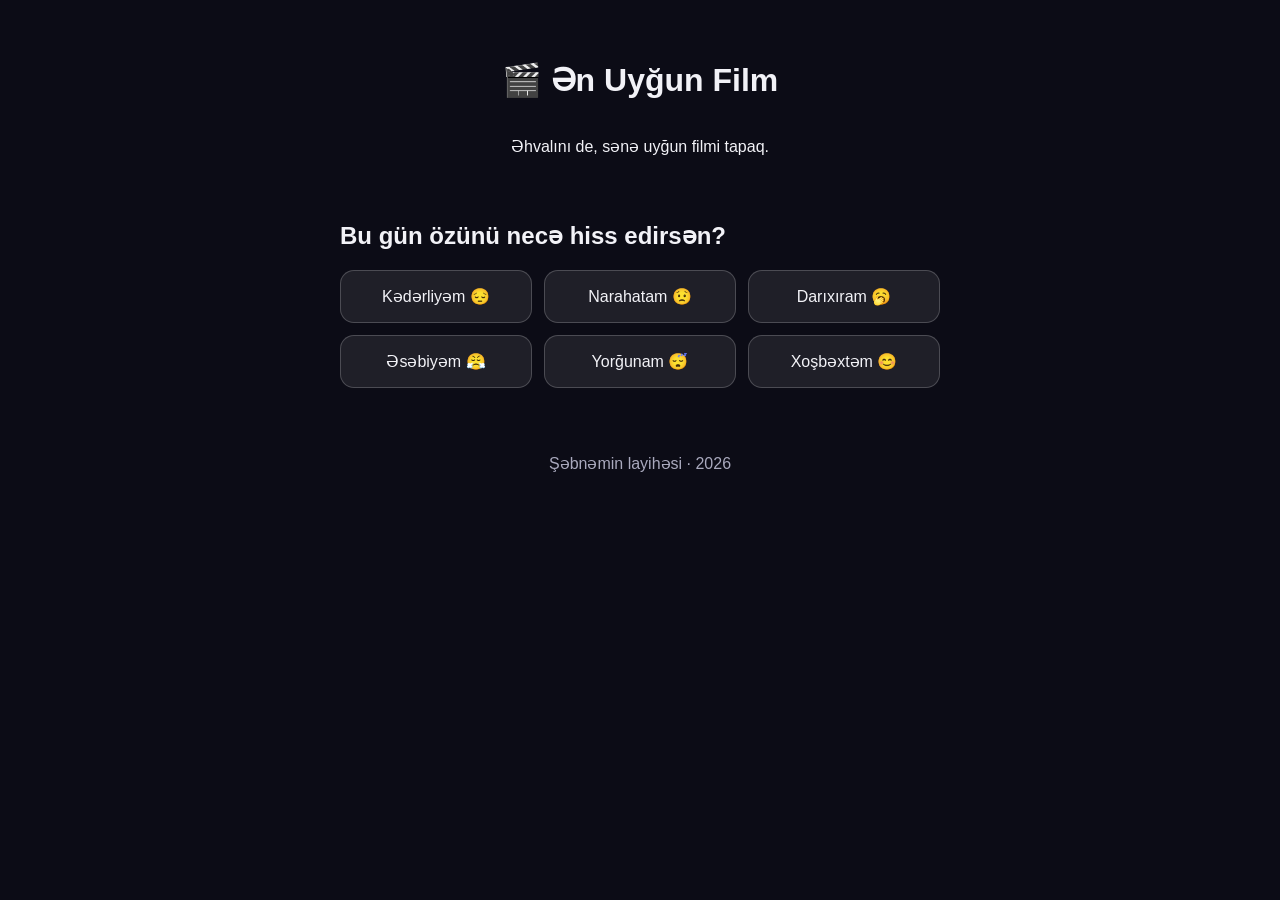
==== index.html @ 4d779b46 "Add files via upload" ====
<!DOCTYPE html>
<html lang="az">
<head>
  <meta charset="UTF-8">
  <meta name="viewport" content="width=device-width, initial-scale=1.0">
  <title>Ən Uyğun Film</title>
  <link rel="stylesheet" href="style.css">
</head>
<body>

  <header>
    <h1>🎬 Ən Uyğun Film</h1>
    <p>Əhvalını de, sənə uyğun filmi tapaq.</p>
  </header>

  <main>
    <section id="sual-bolmesi">
      <h2 id="sual-basligi"></h2>
      <div id="variantlar"></div>
      <button id="geri-duymesi">← Geri</button>
    </section>

    <section id="netice-bolmesi" class="gizli">
      <h2>Sənin üçün seçdiklərim 🍿</h2>
      <p>Cavablarına görə ən uyğun filmlər:</p>
      <div id="filmler"></div>
      <button id="yeniden-duymesi">Yenidən başla</button>
    </section>
  </main>

  <footer>
    <p>Şəbnəmin layihəsi · 2026</p>
  </footer>

  <script src="script.js"></script>
</body>
</html>
---- style.css ----
/* Bütün elementlər üçün ümumi ayarlar */
* {
  box-sizing: border-box;
}

body {
  margin: 0;
  background: #0c0c16;
  color: #f2f2f7;
  font-family: Arial, sans-serif;
  min-height: 100vh;
}

/* Başlıq: Flexbox ilə ortaya yığırıq */
header {
  display: flex;
  flex-direction: column;
  align-items: center;
  padding: 40px 20px 10px;
  text-align: center;
}

main {
  max-width: 640px;
  margin: 0 auto;
  padding: 20px;
}

/* Əhval düymələri: Grid ilə */
#variantlar {
  display: grid;
  grid-template-columns: repeat(auto-fit, minmax(180px, 1fr));
  gap: 12px;
}

button {
  background: rgba(255, 255, 255, 0.08);
  color: #f2f2f7;
  border: 1px solid rgba(255, 255, 255, 0.2);
  border-radius: 14px;
  padding: 16px;
  font-size: 1rem;
  cursor: pointer;
  transition: transform 0.2s, border-color 0.2s;
}

button:hover {
  transform: translateY(-3px);
  border-color: #7aa2ff;
}

footer {
  text-align: center;
  padding: 30px;
  color: #a9a9bd;
}.gizli {
  display: none;
}

#geri-duymesi,
#yeniden-duymesi {
  margin-top: 16px;
}

#cavab-siyahisi {
  line-height: 2;
  padding-left: 20px;
}.film-kart {
  background: rgba(255, 255, 255, 0.07);
  border: 1px solid rgba(255, 255, 255, 0.15);
  border-radius: 16px;
  padding: 16px 18px;
  margin-bottom: 12px;
}

.film-kart h3 {
  margin: 0 0 4px;
}

.film-melumat {
  color: #a9a9bd;
  font-size: 0.85rem;
  margin-bottom: 8px;
}

.film-sebeb {
  font-size: 0.92rem;
  color: #d8d8e8;
}
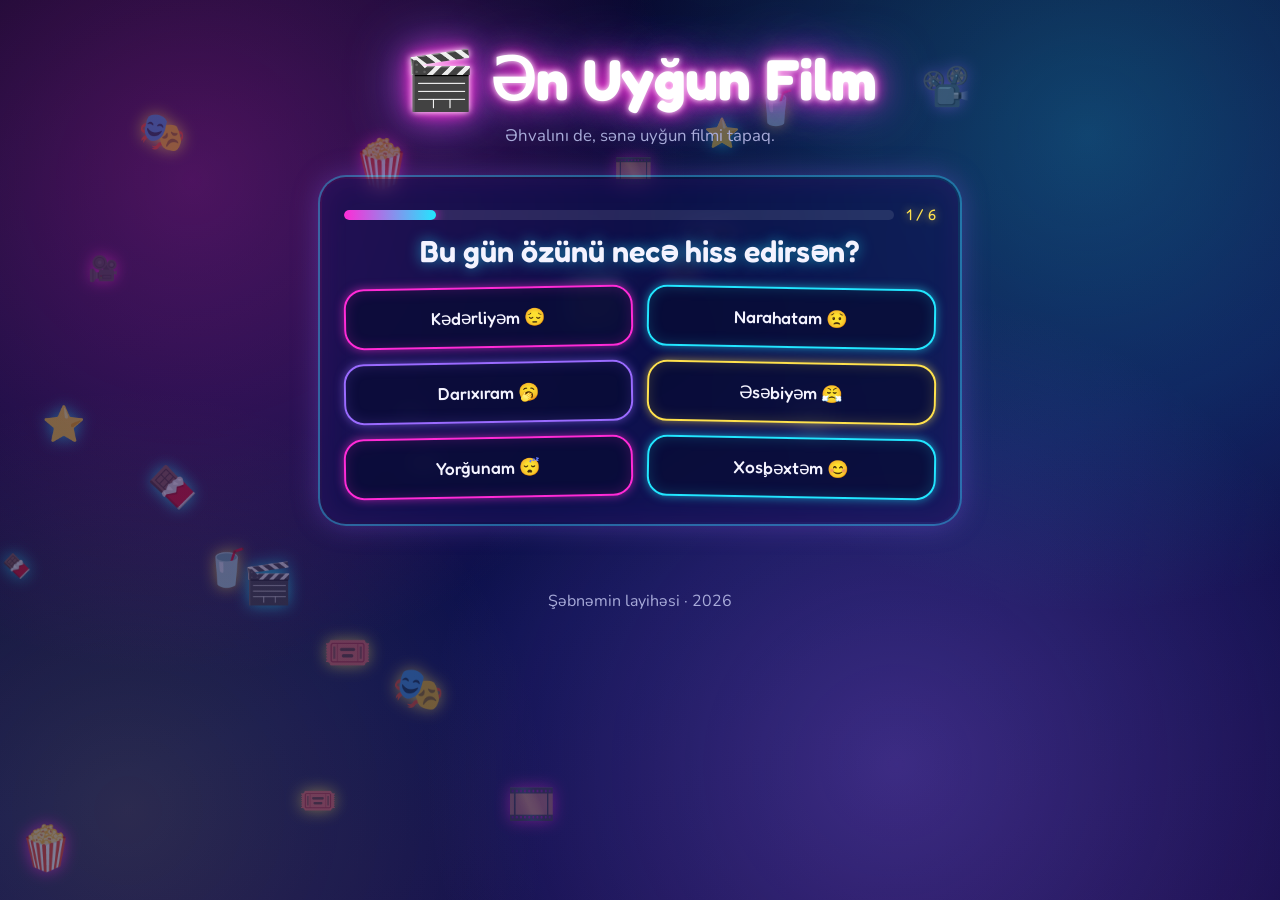
==== commit 911a510e: "Add files via upload" ====
--- a/index.html
+++ b/index.html
@@ -1,37 +1,53 @@
-<!DOCTYPE html>
-<html lang="az">
-<head>
-  <meta charset="UTF-8">
-  <meta name="viewport" content="width=device-width, initial-scale=1.0">
-  <title>Ən Uyğun Film</title>
-  <link rel="stylesheet" href="style.css">
-</head>
-<body>
-
-  <header>
-    <h1>🎬 Ən Uyğun Film</h1>
-    <p>Əhvalını de, sənə uyğun filmi tapaq.</p>
-  </header>
-
-  <main>
-    <section id="sual-bolmesi">
-      <h2 id="sual-basligi"></h2>
-      <div id="variantlar"></div>
-      <button id="geri-duymesi">← Geri</button>
-    </section>
-
-    <section id="netice-bolmesi" class="gizli">
-      <h2>Sənin üçün seçdiklərim 🍿</h2>
-      <p>Cavablarına görə ən uyğun filmlər:</p>
-      <div id="filmler"></div>
-      <button id="yeniden-duymesi">Yenidən başla</button>
-    </section>
-  </main>
-
-  <footer>
-    <p>Şəbnəmin layihəsi · 2026</p>
-  </footer>
-
-  <script src="script.js"></script>
-</body>
-</html>+<!DOCTYPE html>
+<html lang="az">
+<head>
+  <meta charset="UTF-8">
+  <meta name="viewport" content="width=device-width, initial-scale=1.0">
+  <title>Ən Uyğun Film</title>
+
+  <!-- Şirin yuvarlaq şriftlər -->
+  <link rel="preconnect" href="https://fonts.googleapis.com">
+  <link rel="preconnect" href="https://fonts.gstatic.com" crossorigin>
+  <link href="https://fonts.googleapis.com/css2?family=Fredoka:wght@400;500;600;700&family=Nunito:wght@400;600;700&display=swap" rel="stylesheet">
+
+  <link rel="stylesheet" href="style.css">
+</head>
+<body>
+
+  <!-- Arxa fon: neon parıltılar və üzən stikerlər -->
+  <div class="fon-parilti" aria-hidden="true"></div>
+  <div id="stikerler" aria-hidden="true"></div>
+
+  <header>
+    <h1 class="neon-yazi">🎬 Ən Uyğun Film</h1>
+    <p class="alt-yazi">Əhvalını de, sənə uyğun filmi tapaq.</p>
+  </header>
+
+  <main>
+    <section id="sual-bolmesi" class="panel">
+      <!-- Irəliləyiş zolağı -->
+      <div class="irelileyis">
+        <div class="zolaq"><div id="zolaq-dolu"></div></div>
+        <span id="novbe-yazi">1 / 6</span>
+      </div>
+
+      <h2 id="sual-basligi"></h2>
+      <div id="variantlar"></div>
+      <button id="geri-duymesi" class="ikinci-duyme">← Geri</button>
+    </section>
+
+    <section id="netice-bolmesi" class="panel gizli">
+      <h2>Sənin üçün seçdiklərim 🍿</h2>
+      <p class="netice-giris">Cavablarına görə ən uyğun filmlər:</p>
+      <div id="filmler"></div>
+      <button id="yeniden-duymesi" class="ikinci-duyme">🔄 Yenidən başla</button>
+    </section>
+  </main>
+
+  <footer>
+    <p>Şəbnəmin layihəsi · 2026</p>
+  </footer>
+
+  <script src="script.js"></script>
+</body>
+</html>
--- a/style.css
+++ b/style.css
@@ -1,89 +1,359 @@
-/* Bütün elementlər üçün ümumi ayarlar */
-* {
-  box-sizing: border-box;
-}
-
-body {
-  margin: 0;
-  background: #0c0c16;
-  color: #f2f2f7;
-  font-family: Arial, sans-serif;
-  min-height: 100vh;
-}
-
-/* Başlıq: Flexbox ilə ortaya yığırıq */
-header {
-  display: flex;
-  flex-direction: column;
-  align-items: center;
-  padding: 40px 20px 10px;
-  text-align: center;
-}
-
-main {
-  max-width: 640px;
-  margin: 0 auto;
-  padding: 20px;
-}
-
-/* Əhval düymələri: Grid ilə */
-#variantlar {
-  display: grid;
-  grid-template-columns: repeat(auto-fit, minmax(180px, 1fr));
-  gap: 12px;
-}
-
-button {
-  background: rgba(255, 255, 255, 0.08);
-  color: #f2f2f7;
-  border: 1px solid rgba(255, 255, 255, 0.2);
-  border-radius: 14px;
-  padding: 16px;
-  font-size: 1rem;
-  cursor: pointer;
-  transition: transform 0.2s, border-color 0.2s;
-}
-
-button:hover {
-  transform: translateY(-3px);
-  border-color: #7aa2ff;
-}
-
-footer {
-  text-align: center;
-  padding: 30px;
-  color: #a9a9bd;
-}.gizli {
-  display: none;
-}
-
-#geri-duymesi,
-#yeniden-duymesi {
-  margin-top: 16px;
-}
-
-#cavab-siyahisi {
-  line-height: 2;
-  padding-left: 20px;
-}.film-kart {
-  background: rgba(255, 255, 255, 0.07);
-  border: 1px solid rgba(255, 255, 255, 0.15);
-  border-radius: 16px;
-  padding: 16px 18px;
-  margin-bottom: 12px;
-}
-
-.film-kart h3 {
-  margin: 0 0 4px;
-}
-
-.film-melumat {
-  color: #a9a9bd;
-  font-size: 0.85rem;
-  margin-bottom: 8px;
-}
-
-.film-sebeb {
-  font-size: 0.92rem;
-  color: #d8d8e8;
-}+/* ===== RƏNGLƏR ===== */
+:root {
+  --fon-1: #060824;      /* ən tünd göy */
+  --fon-2: #0e1250;      /* bir az açıq göy */
+  --yazi: #f4f3ff;
+  --yazi-sönük: #a8abd9;
+
+  --neon-cehrayi: #ff2bd6;
+  --neon-firuze: #22e6ff;
+  --neon-benovse: #9a6bff;
+  --neon-sari: #ffe14d;
+
+  --sriftBasliq: "Fredoka", "Trebuchet MS", sans-serif;
+  --sriftMetn: "Nunito", Arial, sans-serif;
+}
+
+* {
+  box-sizing: border-box;
+}
+
+body {
+  margin: 0;
+  min-height: 100vh;
+  color: var(--yazi);
+  font-family: var(--sriftMetn);
+  background: linear-gradient(160deg, var(--fon-1), var(--fon-2) 60%, #1a0f4d);
+  background-attachment: fixed;
+  overflow-x: hidden;
+}
+
+/* ===== ARXA FON PARILTILARI ===== */
+.fon-parilti {
+  position: fixed;
+  inset: 0;
+  z-index: 0;
+  pointer-events: none;
+  background:
+    radial-gradient(circle at 15% 20%, rgba(255, 43, 214, 0.28), transparent 38%),
+    radial-gradient(circle at 85% 15%, rgba(34, 230, 255, 0.25), transparent 36%),
+    radial-gradient(circle at 70% 85%, rgba(154, 107, 255, 0.30), transparent 40%),
+    radial-gradient(circle at 10% 90%, rgba(255, 225, 77, 0.12), transparent 30%);
+  animation: parilti-suzme 14s ease-in-out infinite alternate;
+}
+
+@keyframes parilti-suzme {
+  from { transform: scale(1) translate(0, 0); }
+  to   { transform: scale(1.12) translate(-1.5%, 2%); }
+}
+
+/* ===== ÜZƏN STİKERLƏR ===== */
+#stikerler {
+  position: fixed;
+  inset: 0;
+  z-index: 0;
+  pointer-events: none;
+  overflow: hidden;
+}
+
+.stiker {
+  position: absolute;
+  left: var(--x);
+  top: var(--y);
+  font-size: var(--olcu);
+  opacity: 0.4;
+  filter: drop-shadow(0 0 8px var(--parilti));
+  animation: uzme var(--muddet) ease-in-out var(--gecikme) infinite alternate;
+}
+
+@keyframes uzme {
+  from { transform: translateY(0) rotate(calc(var(--bucaq) * -1)); }
+  to   { transform: translateY(-26px) rotate(var(--bucaq)); }
+}
+
+/* ===== ƏSAS YERLƏŞMƏ ===== */
+header,
+main,
+footer {
+  position: relative;
+  z-index: 1;
+}
+
+header {
+  display: flex;
+  flex-direction: column;
+  align-items: center;
+  padding: 44px 20px 10px;
+  text-align: center;
+}
+
+main {
+  max-width: 680px;
+  margin: 0 auto;
+  padding: 20px;
+}
+
+/* ===== NEON BAŞLIQ ===== */
+.neon-yazi {
+  margin: 0;
+  font-family: var(--sriftBasliq);
+  font-weight: 700;
+  font-size: clamp(2.2rem, 7vw, 3.6rem);
+  color: #fff;
+  text-shadow:
+    0 0 6px #fff,
+    0 0 14px var(--neon-cehrayi),
+    0 0 30px var(--neon-cehrayi),
+    0 0 60px var(--neon-benovse);
+  animation: neon-yanma 1.6s ease-out 1;
+}
+
+/* Səhifə açılanda neon lampa kimi yanıb-sönür (yalnız bir dəfə) */
+@keyframes neon-yanma {
+  0%, 18%, 22%, 56%, 60% { opacity: 0.25; text-shadow: none; }
+  20%, 58%, 100% { opacity: 1; }
+}
+
+.alt-yazi {
+  margin: 10px 0 0;
+  color: var(--yazi-sönük);
+  font-size: 1.05rem;
+}
+
+/* ===== ŞÜŞƏ PANEL ===== */
+.panel {
+  position: relative;
+  padding: 26px 22px 24px;
+  border-radius: 26px;
+  background: rgba(14, 18, 80, 0.55);
+  backdrop-filter: blur(8px);
+  border: 2px solid transparent;
+  background-clip: padding-box;
+  box-shadow:
+    0 0 0 2px rgba(34, 230, 255, 0.35),
+    0 0 28px rgba(154, 107, 255, 0.35),
+    inset 0 0 30px rgba(255, 43, 214, 0.08);
+}
+
+.panel h2 {
+  margin: 8px 0 18px;
+  font-family: var(--sriftBasliq);
+  font-weight: 600;
+  font-size: clamp(1.4rem, 4.5vw, 1.9rem);
+  text-align: center;
+  text-shadow: 0 0 14px rgba(34, 230, 255, 0.6);
+}
+
+/* ===== İRƏLİLƏYİŞ ZOLAĞI ===== */
+.irelileyis {
+  display: flex;
+  align-items: center;
+  gap: 12px;
+}
+
+.zolaq {
+  flex: 1;
+  height: 10px;
+  border-radius: 99px;
+  background: rgba(255, 255, 255, 0.1);
+  overflow: hidden;
+}
+
+#zolaq-dolu {
+  height: 100%;
+  width: 0;
+  border-radius: 99px;
+  background: linear-gradient(90deg, var(--neon-cehrayi), var(--neon-firuze));
+  box-shadow: 0 0 12px var(--neon-cehrayi);
+  transition: width 0.4s ease;
+}
+
+#novbe-yazi {
+  font-family: var(--sriftBasliq);
+  font-size: 0.95rem;
+  color: var(--neon-sari);
+  text-shadow: 0 0 8px rgba(255, 225, 77, 0.7);
+}
+
+/* ===== VARİANT DÜYMƏLƏRİ (stiker kimi) ===== */
+#variantlar {
+  display: grid;
+  grid-template-columns: repeat(auto-fit, minmax(190px, 1fr));
+  gap: 14px;
+}
+
+.variant {
+  --neon: var(--neon-cehrayi);
+  padding: 18px 14px;
+  font-family: var(--sriftBasliq);
+  font-size: 1.08rem;
+  font-weight: 500;
+  color: var(--yazi);
+  cursor: pointer;
+  border-radius: 20px;
+  border: 2px solid var(--neon);
+  background: rgba(8, 10, 50, 0.7);
+  box-shadow:
+    0 0 10px color-mix(in srgb, var(--neon) 55%, transparent),
+    inset 0 0 14px color-mix(in srgb, var(--neon) 18%, transparent);
+  transition: transform 0.2s ease, box-shadow 0.2s ease, background 0.2s ease;
+}
+
+/* Hər düymənin neon rəngi fərqli olsun */
+.variant:nth-child(4n + 2) { --neon: var(--neon-firuze); }
+.variant:nth-child(4n + 3) { --neon: var(--neon-benovse); }
+.variant:nth-child(4n + 4) { --neon: var(--neon-sari); }
+
+/* Balaca əyilmə: stikerlər sanki yapışdırılıb */
+.variant:nth-child(odd)  { transform: rotate(-1deg); }
+.variant:nth-child(even) { transform: rotate(1deg); }
+
+.variant:hover,
+.variant:focus-visible {
+  transform: translateY(-5px) rotate(0deg) scale(1.04);
+  background: color-mix(in srgb, var(--neon) 22%, rgba(8, 10, 50, 0.8));
+  box-shadow:
+    0 0 22px var(--neon),
+    0 0 44px color-mix(in srgb, var(--neon) 50%, transparent),
+    inset 0 0 18px color-mix(in srgb, var(--neon) 30%, transparent);
+  outline: none;
+}
+
+.variant:active {
+  transform: scale(0.97);
+}
+
+/* ===== İKİNCİ DÜYMƏLƏR (Geri / Yenidən) ===== */
+.ikinci-duyme {
+  margin-top: 20px;
+  padding: 10px 18px;
+  font-family: var(--sriftBasliq);
+  font-size: 0.98rem;
+  color: var(--yazi-sönük);
+  background: transparent;
+  border: 2px dashed rgba(168, 171, 217, 0.5);
+  border-radius: 99px;
+  cursor: pointer;
+  transition: color 0.2s, border-color 0.2s, box-shadow 0.2s;
+}
+
+.ikinci-duyme:hover,
+.ikinci-duyme:focus-visible {
+  color: #fff;
+  border-color: var(--neon-firuze);
+  box-shadow: 0 0 14px rgba(34, 230, 255, 0.6);
+  outline: none;
+}
+
+.gizli {
+  display: none;
+}
+
+/* ===== NƏTİCƏ ===== */
+.netice-giris {
+  margin: -8px 0 18px;
+  text-align: center;
+  color: var(--yazi-sönük);
+}
+
+/* Film kartı: kino bileti kimi */
+.film-kart {
+  --neon: var(--neon-cehrayi);
+  position: relative;
+  display: flex;
+  align-items: center;
+  gap: 16px;
+  margin-bottom: 14px;
+  padding: 16px 18px 16px 16px;
+  border-radius: 18px;
+  background: rgba(8, 10, 50, 0.75);
+  border: 2px solid var(--neon);
+  box-shadow: 0 0 14px color-mix(in srgb, var(--neon) 55%, transparent);
+  opacity: 0;
+  animation: bilet-gelir 0.55s cubic-bezier(0.2, 0.9, 0.3, 1.2) forwards;
+  animation-delay: calc(var(--sira) * 140ms);
+}
+
+.film-kart:nth-child(4n + 2) { --neon: var(--neon-firuze); }
+.film-kart:nth-child(4n + 3) { --neon: var(--neon-benovse); }
+.film-kart:nth-child(4n + 4) { --neon: var(--neon-sari); }
+
+/* Bilet kəsiyi: sol və sağ yarımdairələr */
+.film-kart::before,
+.film-kart::after {
+  content: "";
+  position: absolute;
+  top: 50%;
+  width: 18px;
+  height: 18px;
+  margin-top: -9px;
+  border-radius: 50%;
+  background: var(--fon-2);
+  border: 2px solid var(--neon);
+}
+.film-kart::before { left: -11px; }
+.film-kart::after  { right: -11px; }
+
+@keyframes bilet-gelir {
+  from { opacity: 0; transform: translateY(24px) rotate(-2deg) scale(0.96); }
+  to   { opacity: 1; transform: translateY(0) rotate(0) scale(1); }
+}
+
+.film-nomre {
+  flex: none;
+  display: grid;
+  place-items: center;
+  width: 46px;
+  height: 46px;
+  border-radius: 50%;
+  font-family: var(--sriftBasliq);
+  font-weight: 700;
+  font-size: 1.3rem;
+  color: #0a0a2a;
+  background: var(--neon);
+  box-shadow: 0 0 14px var(--neon);
+}
+
+.film-mətn {
+  min-width: 0;
+}
+
+.film-kart h3 {
+  margin: 0 0 4px;
+  font-family: var(--sriftBasliq);
+  font-weight: 600;
+  font-size: 1.2rem;
+}
+
+.film-melumat {
+  margin-bottom: 8px;
+  color: var(--yazi-sönük);
+  font-size: 0.86rem;
+}
+
+.film-sebeb {
+  font-size: 0.92rem;
+  color: #dcdcf5;
+}
+
+/* ===== ALT YAZI ===== */
+footer {
+  padding: 30px;
+  text-align: center;
+  color: var(--yazi-sönük);
+}
+
+/* ===== TELEFON ===== */
+@media (max-width: 480px) {
+  .panel { padding: 20px 14px; }
+  .film-kart { gap: 12px; }
+}
+
+/* Hərəkəti sevməyənlər üçün animasiyaları söndür */
+@media (prefers-reduced-motion: reduce) {
+  *, *::before, *::after {
+    animation-duration: 0.01ms !important;
+    animation-iteration-count: 1 !important;
+    transition-duration: 0.01ms !important;
+  }
+}
